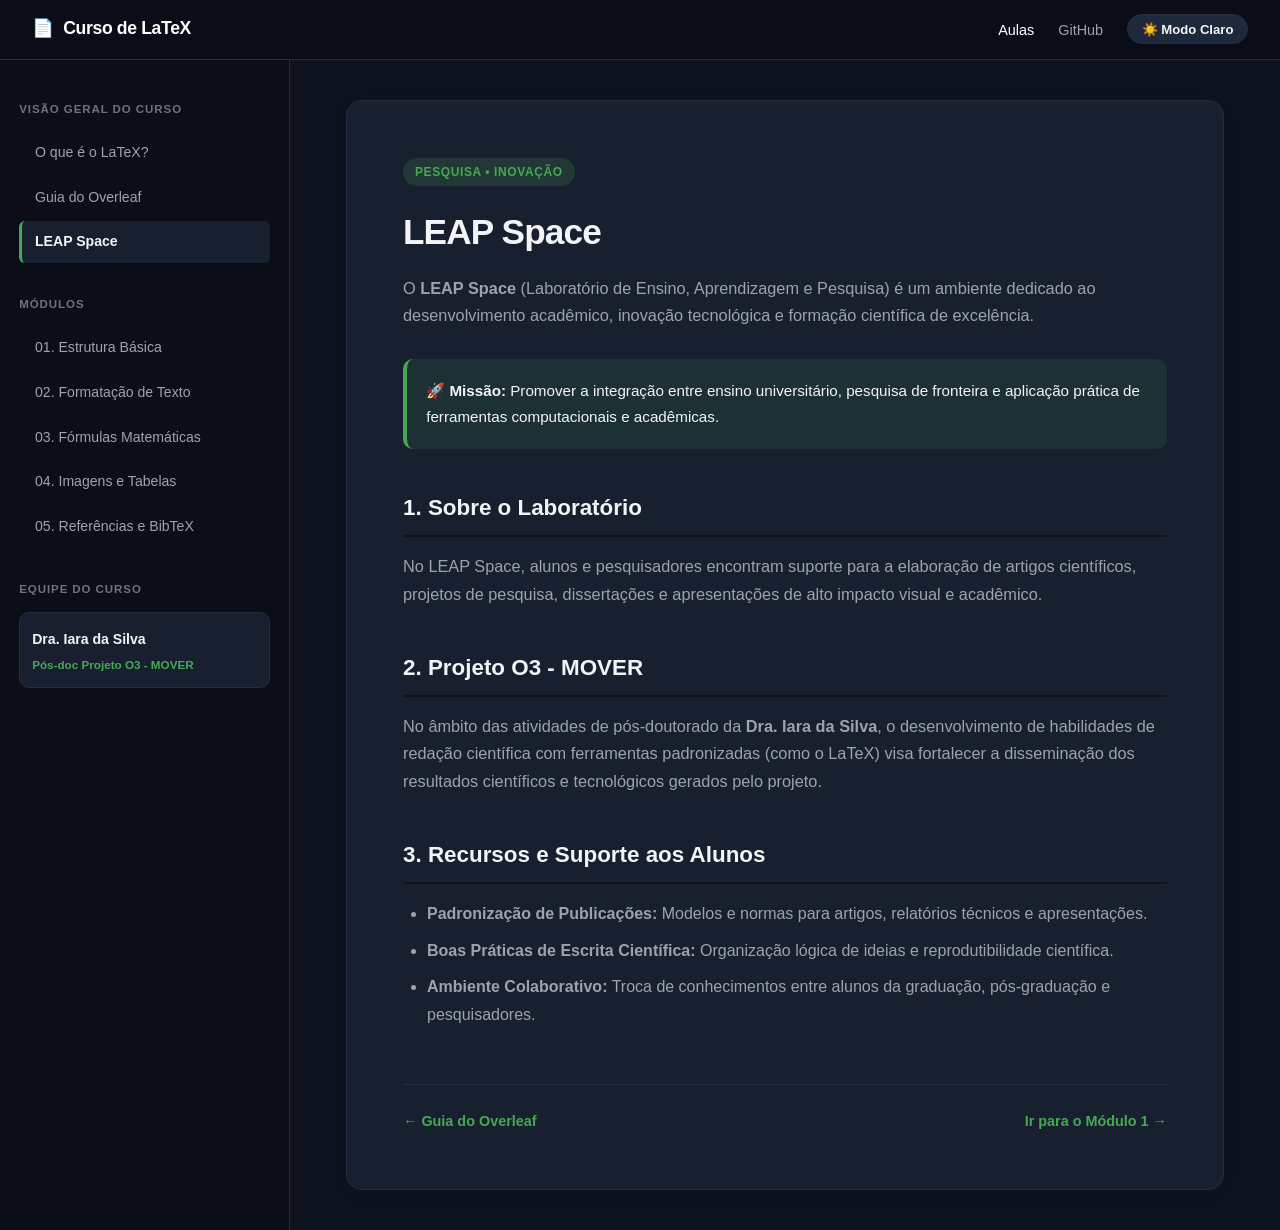
==== leapspace.html @ 121985f4 "Create leapspace.html" ====
<!DOCTYPE html>
<html lang="pt-BR">
<head>
    <meta charset="UTF-8">
    <meta name="viewport" content="width=device-width, initial-scale=1.0">
    <title>Curso de LaTeX - LEAP Space</title>
    <link rel="stylesheet" href="styles.css">
</head>
<body>

    <header class="navbar">
        <div class="nav-container">
            <a href="index.html" class="logo">📄 <span>Curso de LaTeX</span></a>
            <ul class="nav-links">
                <li><a href="index.html" class="active">Aulas</a></li>
                <li><a href="https://github.com/iaradasilva/curso_latex" target="_blank">GitHub</a></li>
                <li><button id="theme-toggle" class="theme-btn" onclick="toggleTheme()">☀️ Modo Claro</button></li>
            </ul>
        </div>
    </header>

    <div class="course-layout">
        
        <aside class="sidebar">
            <div class="sidebar-section">
                <h3 class="sidebar-title">VISÃO GERAL DO CURSO</h3>
                <ul class="sidebar-menu">
                    <li><a href="index.html">O que é o LaTeX?</a></li>
                    <li><a href="overleaf.html">Guia do Overleaf</a></li>
                    <li><a href="leapspace.html" class="active">LEAP Space</a></li>
                </ul>
            </div>
            
            <div class="sidebar-section">
                <h3 class="sidebar-title">MÓDULOS</h3>
                <ul class="sidebar-menu">
                    <li><a href="modulo1.html">01. Estrutura Básica</a></li>
                    <li><a href="modulo2.html">02. Formatação de Texto</a></li>
                    <li><a href="modulo3.html">03. Fórmulas Matemáticas</a></li>
                    <li><a href="modulo4.html">04. Imagens e Tabelas</a></li>
                    <li><a href="modulo5.html">05. Referências e BibTeX</a></li>
                </ul>
            </div>

            <div class="sidebar-section">
                <h3 class="sidebar-title">EQUIPE DO CURSO</h3>
                <div class="team-container">
                    <div class="team-card">
                        <div class="team-info">
                            <a href="http://lattes.cnpq.br/3243591335541060" target="_blank" style="text-decoration: none;">
                                <span class="team-name">Dra. Iara da Silva</span>
                            </a>
                            <span class="team-role">Pós-doc Projeto O3 - MOVER</span>
                        </div>
                    </div>
                </div>
            </div>
        </aside>

        <main class="content-area">
            <div class="card-container">
                <span class="badge badge-green">PESQUISA • INOVAÇÃO</span>
                <h1>LEAP Space</h1>
                <p>O <strong>LEAP Space</strong> (Laboratório de Ensino, Aprendizagem e Pesquisa) é um ambiente dedicado ao desenvolvimento acadêmico, inovação tecnológica e formação científica de excelência.</p>

                <div class="callout callout-tip">
                    🚀 <strong>Missão:</strong> Promover a integração entre ensino universitário, pesquisa de fronteira e aplicação prática de ferramentas computacionais e acadêmicas.
                </div>

                <h2>1. Sobre o Laboratório</h2>
                <p>No LEAP Space, alunos e pesquisadores encontram suporte para a elaboração de artigos científicos, projetos de pesquisa, dissertações e apresentações de alto impacto visual e acadêmico.</p>

                <h2>2. Projeto O3 - MOVER</h2>
                <p>No âmbito das atividades de pós-doutorado da <strong>Dra. Iara da Silva</strong>, o desenvolvimento de habilidades de redação científica com ferramentas padronizadas (como o LaTeX) visa fortalecer a disseminação dos resultados científicos e tecnológicos gerados pelo projeto.</p>

                <h2>3. Recursos e Suporte aos Alunos</h2>
                <ul>
                    <li><strong>Padronização de Publicações:</strong> Modelos e normas para artigos, relatórios técnicos e apresentações.</li>
                    <li><strong>Boas Práticas de Escrita Científica:</strong> Organização lógica de ideias e reprodutibilidade científica.</li>
                    <li><strong>Ambiente Colaborativo:</strong> Troca de conhecimentos entre alunos da graduação, pós-graduação e pesquisadores.</li>
                </ul>

                <div class="lesson-footer">
                    <a href="overleaf.html">&larr; Guia do Overleaf</a>
                    <a href="modulo1.html">Ir para o Módulo 1 &rarr;</a>
                </div>
            </div>
        </main>

    </div>

    <script src="script.js"></script>
</body>
</html>
---- styles.css ----
/* ==========================================
   VARIAVEIS DE CORES (TEMA ESCURO - PADRÃO)
   ========================================== */
:root {
    --bg-main: #0E131F;
    --bg-card: #182030;
    --bg-sidebar: #0B0E17;
    --text-primary: #F3F4F6;
    --text-secondary: #9CA3AF;
    --text-muted: #6B7280;
    
    --accent-green: #47A853;
    --accent-green-glow: rgba(71, 168, 83, 0.18);
    --accent-green-hover: #3B9144;
    
    --border-color: #242E42;
    --code-bg: #111724;
    --code-border: #2D3A52;
    --code-text: #E5E7EB;
    
    --navbar-bg: rgba(11, 14, 23, 0.90);
    --btn-toggle-bg: #1E293B;
    --btn-toggle-text: #F3F4F6;
}

/* ==========================================
   VARIAVEIS DE CORES (TEMA CLARO / OFF-WHITE)
   ========================================== */
[data-theme="light"] {
    --bg-main: #F4F6F8;
    --bg-card: #FFFFFF;
    --bg-sidebar: #EBF0EC;
    
    --text-primary: #1E293B;
    --text-secondary: #475569;
    --text-muted: #64748B;
    
    --accent-green: #47A853;
    --accent-green-glow: rgba(71, 168, 83, 0.12);
    --accent-green-hover: #35803E;
    
    --border-color: #E2E8F0;
    --code-bg: #0F172A;
    --code-border: #1E293B;
    --code-text: #E2E8F0;
    
    --navbar-bg: #0E131F;
    --btn-toggle-bg: #FFFFFF;
    --btn-toggle-text: #1E293B;
}

/* Reset & Base */
* {
    box-sizing: border-box;
    margin: 0;
    padding: 0;
}

body {
    font-family: -apple-system, BlinkMacSystemFont, "Segoe UI", Roboto, Oxygen, Ubuntu, Cantarell, sans-serif;
    background-color: var(--bg-main);
    color: var(--text-primary);
    line-height: 1.7;
    -webkit-font-smoothing: antialiased;
    transition: background-color 0.3s ease, color 0.3s ease;
}

/* Navbar Superior */
.navbar {
    background-color: var(--navbar-bg);
    backdrop-filter: blur(12px);
    border-bottom: 1px solid var(--border-color);
    padding: 0.9rem 2rem;
    position: sticky;
    top: 0;
    z-index: 100;
}

.nav-container {
    display: flex;
    justify-content: space-between;
    align-items: center;
    max-width: 1400px;
    margin: 0 auto;
}

.logo {
    color: var(--accent-green);
    font-weight: 800;
    font-size: 1.1rem;
    text-decoration: none;
    display: flex;
    align-items: center;
    gap: 0.6rem;
    letter-spacing: -0.02em;
}

.logo span { 
    color: #FFFFFF; 
}

.nav-links {
    display: flex;
    gap: 1.5rem;
    list-style: none;
    align-items: center;
}

.nav-links a {
    color: #94A3B8;
    text-decoration: none;
    font-size: 0.9rem;
    font-weight: 500;
    transition: all 0.2s;
}

.nav-links a:hover, 
.nav-links a.active {
    color: #FFFFFF;
}

/* Botão de Alternar Tema */
.theme-btn {
    background-color: var(--btn-toggle-bg);
    color: var(--btn-toggle-text);
    border: 1px solid var(--border-color);
    padding: 0.4rem 0.85rem;
    border-radius: 20px;
    cursor: pointer;
    font-size: 0.82rem;
    font-weight: 600;
    transition: all 0.2s ease;
}

.theme-btn:hover {
    transform: scale(1.03);
    border-color: var(--accent-green);
}

/* Layout Principal */
.course-layout {
    display: flex;
    max-width: 1400px;
    margin: 0 auto;
    min-height: calc(100vh - 65px);
}

/* Sidebar */
.sidebar {
    width: 290px;
    background-color: var(--bg-sidebar);
    border-right: 1px solid var(--border-color);
    padding: 2.5rem 1.2rem 2.5rem 1.2rem;
    flex-shrink: 0;
    transition: background-color 0.3s ease;
}

.sidebar-section {
    margin-bottom: 2rem;
}

.sidebar-title {
    font-size: 0.72rem;
    font-weight: 800;
    text-transform: uppercase;
    letter-spacing: 0.08em;
    color: var(--text-muted);
    margin-bottom: 0.8rem;
}

.sidebar-menu {
    list-style: none;
}

.sidebar-menu li {
    margin-bottom: 0.2rem;
}

.sidebar-menu a {
    display: block;
    padding: 0.55rem 0.8rem;
    color: var(--text-secondary);
    text-decoration: none;
    font-size: 0.88rem;
    border-radius: 6px;
    transition: all 0.2s;
    font-weight: 500;
    border-left: 3px solid transparent;
}

.sidebar-menu a:hover {
    color: var(--accent-green);
    background-color: var(--accent-green-glow);
}

.sidebar-menu a.active {
    color: var(--text-primary);
    background-color: var(--bg-card);
    border-left: 3px solid var(--accent-green);
    font-weight: 700;
    box-shadow: 0 1px 4px rgba(0, 0, 0, 0.05);
}

/* Equipe do Curso */
.team-container {
    display: flex;
    flex-direction: column;
    gap: 0.75rem;
    margin-top: 0.5rem;
}

.team-card {
    display: flex;
    align-items: center;
    gap: 0.85rem;
    padding: 0.75rem;
    background-color: var(--bg-card);
    border: 1px solid var(--border-color);
    border-radius: 10px;
    transition: all 0.2s ease;
}

.team-card:hover {
    border-color: var(--accent-green);
    transform: translateY(-1px);
}

.team-info {
    display: flex;
    flex-direction: column;
    justify-content: center;
}

.team-name {
    font-size: 0.88rem;
    font-weight: 700;
    color: var(--text-primary);
    line-height: 1.2;
}

.team-role {
    font-size: 0.73rem;
    color: var(--accent-green);
    font-weight: 600;
    margin-top: 0.2rem;
}

/* Área de Conteúdo Central */
.content-area {
    flex: 1;
    padding: 2.5rem 3.5rem;
}

.card-container {
    background-color: var(--bg-card);
    border: 1px solid var(--border-color);
    border-radius: 16px;
    padding: 3.5rem;
    max-width: 920px;
    margin: 0 auto;
    box-shadow: 0 4px 20px rgba(0, 0, 0, 0.05);
    transition: background-color 0.3s ease;
}

/* Tipografia */
.card-container h1 {
    font-size: 2.2rem;
    font-weight: 800;
    letter-spacing: -0.025em;
    color: var(--text-primary);
    margin-bottom: 0.8rem;
}

.card-container h2 {
    font-size: 1.4rem;
    font-weight: 700;
    margin-top: 2.5rem;
    margin-bottom: 1rem;
    color: var(--text-primary);
    border-bottom: 2px solid var(--bg-main);
    padding-bottom: 0.5rem;
}

.card-container p {
    color: var(--text-secondary);
    margin-bottom: 1.25rem;
    font-size: 1.02rem;
}

.card-container ul, 
.card-container ol {
    margin-left: 1.5rem;
    margin-bottom: 1.8rem;
    color: var(--text-secondary);
}

.card-container li {
    margin-bottom: 0.6rem;
}

/* Callouts */
.callout {
    padding: 1.2rem;
    border-radius: 10px;
    margin: 1.8rem 0;
    border-left: 4px solid;
    font-size: 0.95rem;
}

.callout-info {
    background: rgba(37, 99, 235, 0.1);
    border-color: #3B82F6;
    color: var(--text-primary);
}

.callout-tip {
    background: rgba(71, 168, 83, 0.12);
    border-color: var(--accent-green);
    color: var(--text-primary);
}

.callout-warning {
    background: rgba(245, 158, 11, 0.1);
    border-color: #F59E0B;
    color: var(--text-primary);
}

/* Blocos de Código */
code {
    background-color: var(--code-bg);
    border: 1px solid var(--code-border);
    color: #9EEFA9;
    padding: 0.2rem 0.45rem;
    border-radius: 6px;
    font-family: 'Fira Code', Consolas, Monaco, monospace;
    font-size: 0.88rem;
}

pre {
    background-color: var(--code-bg);
    border: 1px solid var(--code-border);
    padding: 1.2rem;
    border-radius: 10px;
    overflow-x: auto;
    margin: 1.5rem 0;
}

pre code {
    background: transparent;
    border: none;
    padding: 0;
    color: var(--code-text);
}

/* Badges */
.badge {
    display: inline-block;
    padding: 0.25rem 0.75rem;
    border-radius: 9999px;
    font-size: 0.75rem;
    font-weight: 800;
    text-transform: uppercase;
    letter-spacing: 0.05em;
    margin-bottom: 1rem;
}

.badge-green { 
    background: var(--accent-green-glow); 
    color: var(--accent-green); 
}

/* Rodapé */
.lesson-footer {
    display: flex;
    justify-content: space-between;
    margin-top: 3.5rem;
    padding-top: 1.5rem;
    border-top: 1px solid var(--border-color);
}

.lesson-footer a {
    color: var(--accent-green);
    text-decoration: none;
    font-size: 0.9rem;
    font-weight: 700;
    transition: color 0.2s;
}

.lesson-footer a:hover {
    color: var(--text-primary);
}
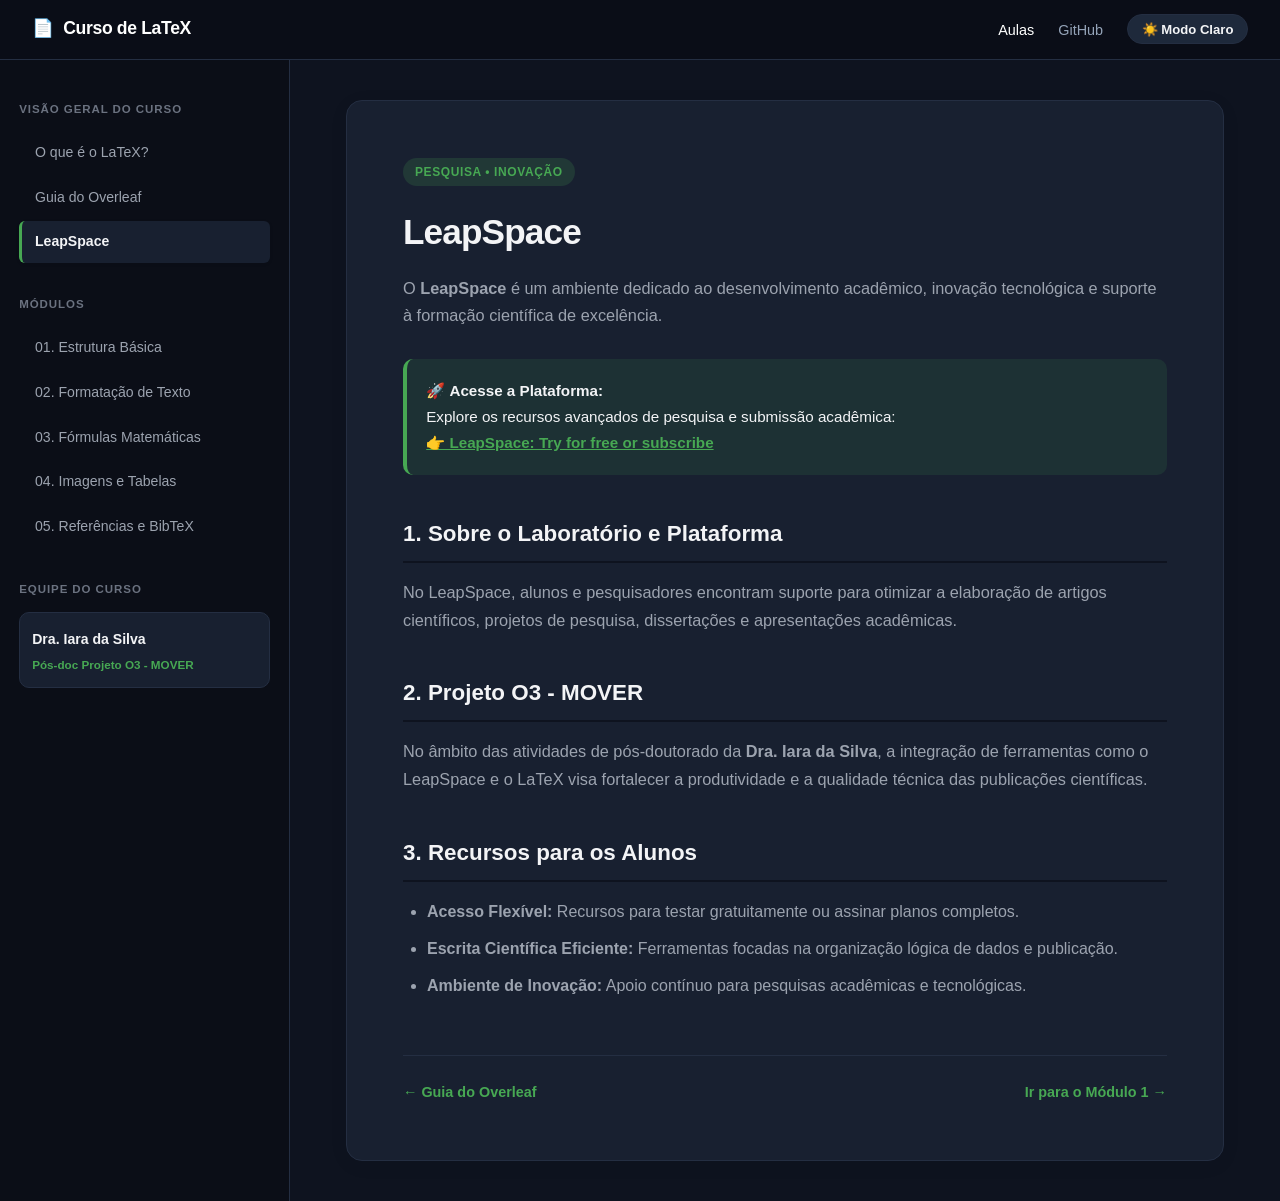
==== commit 258441f9: "Update title and references from 'LEAP Space' to 'LeapSpace'" ====
--- a/leapspace.html
+++ b/leapspace.html
@@ -3,7 +3,7 @@
 <head>
     <meta charset="UTF-8">
     <meta name="viewport" content="width=device-width, initial-scale=1.0">
-    <title>Curso de LaTeX - LEAP Space</title>
+    <title>Curso de LaTeX - LeapSpace</title>
     <link rel="stylesheet" href="styles.css">
 </head>
 <body>
@@ -27,7 +27,7 @@
                 <ul class="sidebar-menu">
                     <li><a href="index.html">O que é o LaTeX?</a></li>
                     <li><a href="overleaf.html">Guia do Overleaf</a></li>
-                    <li><a href="leapspace.html" class="active">LEAP Space</a></li>
+                    <li><a href="leapspace.html" class="active">LeapSpace</a></li>
                 </ul>
             </div>
             
@@ -60,24 +60,28 @@
         <main class="content-area">
             <div class="card-container">
                 <span class="badge badge-green">PESQUISA • INOVAÇÃO</span>
-                <h1>LEAP Space</h1>
-                <p>O <strong>LEAP Space</strong> (Laboratório de Ensino, Aprendizagem e Pesquisa) é um ambiente dedicado ao desenvolvimento acadêmico, inovação tecnológica e formação científica de excelência.</p>
+                <h1>LeapSpace</h1>
+                <p>O <strong>LeapSpace</strong> é um ambiente dedicado ao desenvolvimento acadêmico, inovação tecnológica e suporte à formação científica de excelência.</p>
 
                 <div class="callout callout-tip">
-                    🚀 <strong>Missão:</strong> Promover a integração entre ensino universitário, pesquisa de fronteira e aplicação prática de ferramentas computacionais e acadêmicas.
+                    🚀 <strong>Acesse a Plataforma:</strong><br>
+                    Explore os recursos avançados de pesquisa e submissão acadêmica:<br>
+                    <a href="https://researcher.elsevier.com" target="_blank" style="color: var(--accent-green); font-weight: 700; text-decoration: underline;">
+                        👉 LeapSpace: Try for free or subscribe
+                    </a>
                 </div>
 
-                <h2>1. Sobre o Laboratório</h2>
-                <p>No LEAP Space, alunos e pesquisadores encontram suporte para a elaboração de artigos científicos, projetos de pesquisa, dissertações e apresentações de alto impacto visual e acadêmico.</p>
+                <h2>1. Sobre o Laboratório e Plataforma</h2>
+                <p>No LeapSpace, alunos e pesquisadores encontram suporte para otimizar a elaboração de artigos científicos, projetos de pesquisa, dissertações e apresentações acadêmicas.</p>
 
                 <h2>2. Projeto O3 - MOVER</h2>
-                <p>No âmbito das atividades de pós-doutorado da <strong>Dra. Iara da Silva</strong>, o desenvolvimento de habilidades de redação científica com ferramentas padronizadas (como o LaTeX) visa fortalecer a disseminação dos resultados científicos e tecnológicos gerados pelo projeto.</p>
+                <p>No âmbito das atividades de pós-doutorado da <strong>Dra. Iara da Silva</strong>, a integração de ferramentas como o LeapSpace e o LaTeX visa fortalecer a produtividade e a qualidade técnica das publicações científicas.</p>
 
-                <h2>3. Recursos e Suporte aos Alunos</h2>
+                <h2>3. Recursos para os Alunos</h2>
                 <ul>
-                    <li><strong>Padronização de Publicações:</strong> Modelos e normas para artigos, relatórios técnicos e apresentações.</li>
-                    <li><strong>Boas Práticas de Escrita Científica:</strong> Organização lógica de ideias e reprodutibilidade científica.</li>
-                    <li><strong>Ambiente Colaborativo:</strong> Troca de conhecimentos entre alunos da graduação, pós-graduação e pesquisadores.</li>
+                    <li><strong>Acesso Flexível:</strong> Recursos para testar gratuitamente ou assinar planos completos.</li>
+                    <li><strong>Escrita Científica Eficiente:</strong> Ferramentas focadas na organização lógica de dados e publicação.</li>
+                    <li><strong>Ambiente de Inovação:</strong> Apoio contínuo para pesquisas acadêmicas e tecnológicas.</li>
                 </ul>
 
                 <div class="lesson-footer">
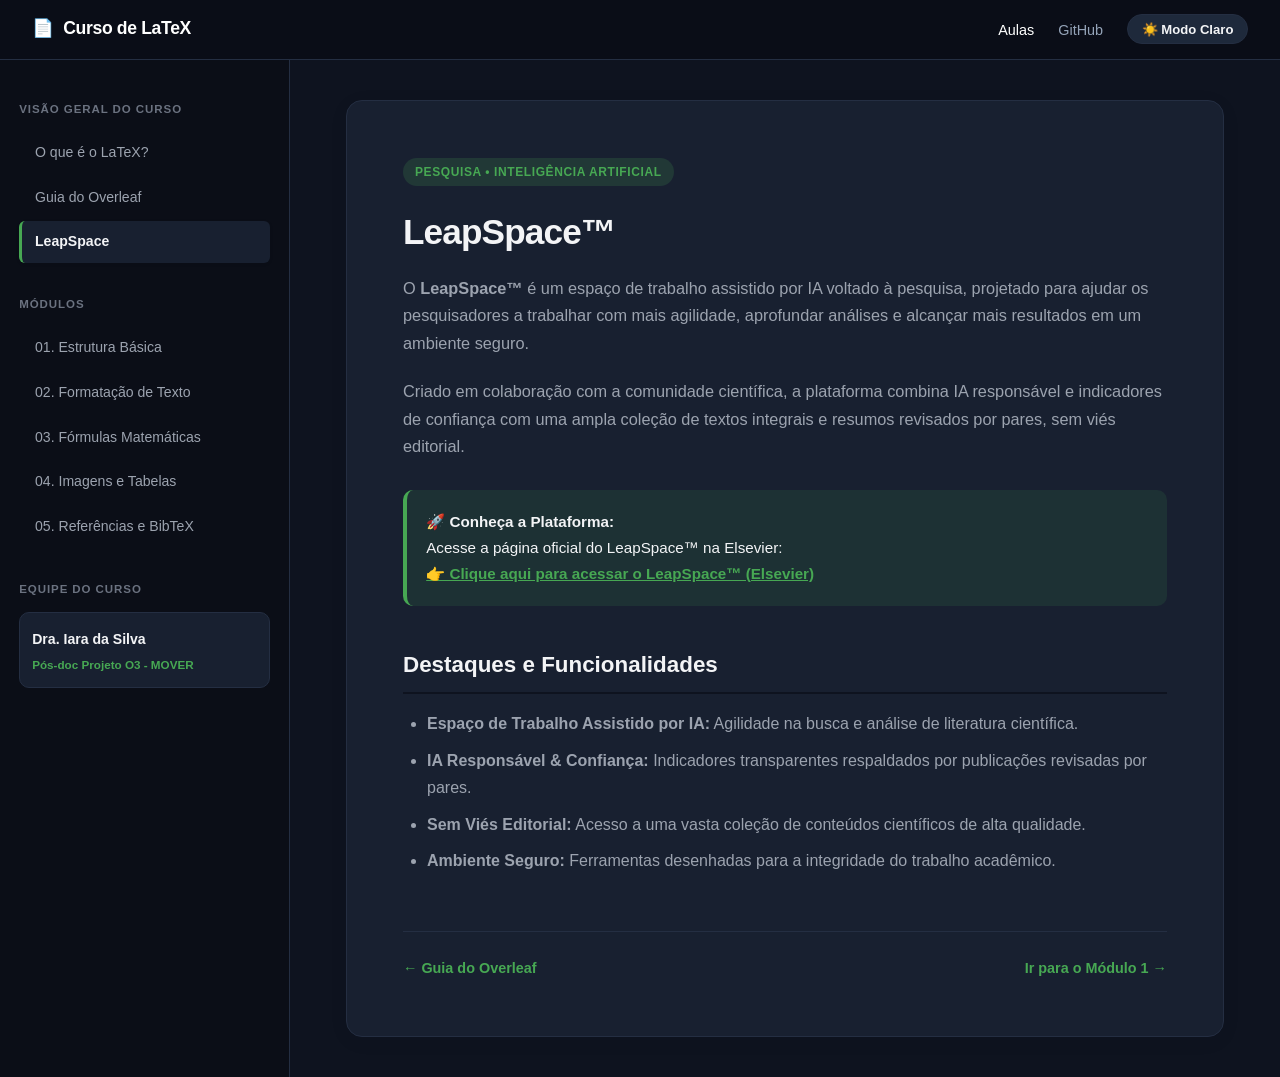
==== commit 70359fd6: "Update leapspace.html" ====
--- a/leapspace.html
+++ b/leapspace.html
@@ -59,29 +59,27 @@
 
         <main class="content-area">
             <div class="card-container">
-                <span class="badge badge-green">PESQUISA • INOVAÇÃO</span>
-                <h1>LeapSpace</h1>
-                <p>O <strong>LeapSpace</strong> é um ambiente dedicado ao desenvolvimento acadêmico, inovação tecnológica e suporte à formação científica de excelência.</p>
+                <span class="badge badge-green">PESQUISA • INTELIGÊNCIA ARTIFICIAL</span>
+                <h1>LeapSpace™</h1>
+                
+                <p>O <strong>LeapSpace™</strong> é um espaço de trabalho assistido por IA voltado à pesquisa, projetado para ajudar os pesquisadores a trabalhar com mais agilidade, aprofundar análises e alcançar mais resultados em um ambiente seguro.</p>
+                
+                <p>Criado em colaboração com a comunidade científica, a plataforma combina IA responsável e indicadores de confiança com uma ampla coleção de textos integrais e resumos revisados por pares, sem viés editorial.</p>
 
                 <div class="callout callout-tip">
-                    🚀 <strong>Acesse a Plataforma:</strong><br>
-                    Explore os recursos avançados de pesquisa e submissão acadêmica:<br>
-                    <a href="https://researcher.elsevier.com" target="_blank" style="color: var(--accent-green); font-weight: 700; text-decoration: underline;">
-                        👉 LeapSpace: Try for free or subscribe
+                    🚀 <strong>Conheça a Plataforma:</strong><br>
+                    Acesse a página oficial do LeapSpace™ na Elsevier:<br>
+                    <a href="https://www.elsevier.com/pt-br/products/leapspace" target="_blank" style="color: var(--accent-green); font-weight: 700; text-decoration: underline;">
+                        👉 Clique aqui para acessar o LeapSpace™ (Elsevier)
                     </a>
                 </div>
 
-                <h2>1. Sobre o Laboratório e Plataforma</h2>
-                <p>No LeapSpace, alunos e pesquisadores encontram suporte para otimizar a elaboração de artigos científicos, projetos de pesquisa, dissertações e apresentações acadêmicas.</p>
-
-                <h2>2. Projeto O3 - MOVER</h2>
-                <p>No âmbito das atividades de pós-doutorado da <strong>Dra. Iara da Silva</strong>, a integração de ferramentas como o LeapSpace e o LaTeX visa fortalecer a produtividade e a qualidade técnica das publicações científicas.</p>
-
-                <h2>3. Recursos para os Alunos</h2>
+                <h2>Destaques e Funcionalidades</h2>
                 <ul>
-                    <li><strong>Acesso Flexível:</strong> Recursos para testar gratuitamente ou assinar planos completos.</li>
-                    <li><strong>Escrita Científica Eficiente:</strong> Ferramentas focadas na organização lógica de dados e publicação.</li>
-                    <li><strong>Ambiente de Inovação:</strong> Apoio contínuo para pesquisas acadêmicas e tecnológicas.</li>
+                    <li><strong>Espaço de Trabalho Assistido por IA:</strong> Agilidade na busca e análise de literatura científica.</li>
+                    <li><strong>IA Responsável & Confiança:</strong> Indicadores transparentes respaldados por publicações revisadas por pares.</li>
+                    <li><strong>Sem Viés Editorial:</strong> Acesso a uma vasta coleção de conteúdos científicos de alta qualidade.</li>
+                    <li><strong>Ambiente Seguro:</strong> Ferramentas desenhadas para a integridade do trabalho acadêmico.</li>
                 </ul>
 
                 <div class="lesson-footer">
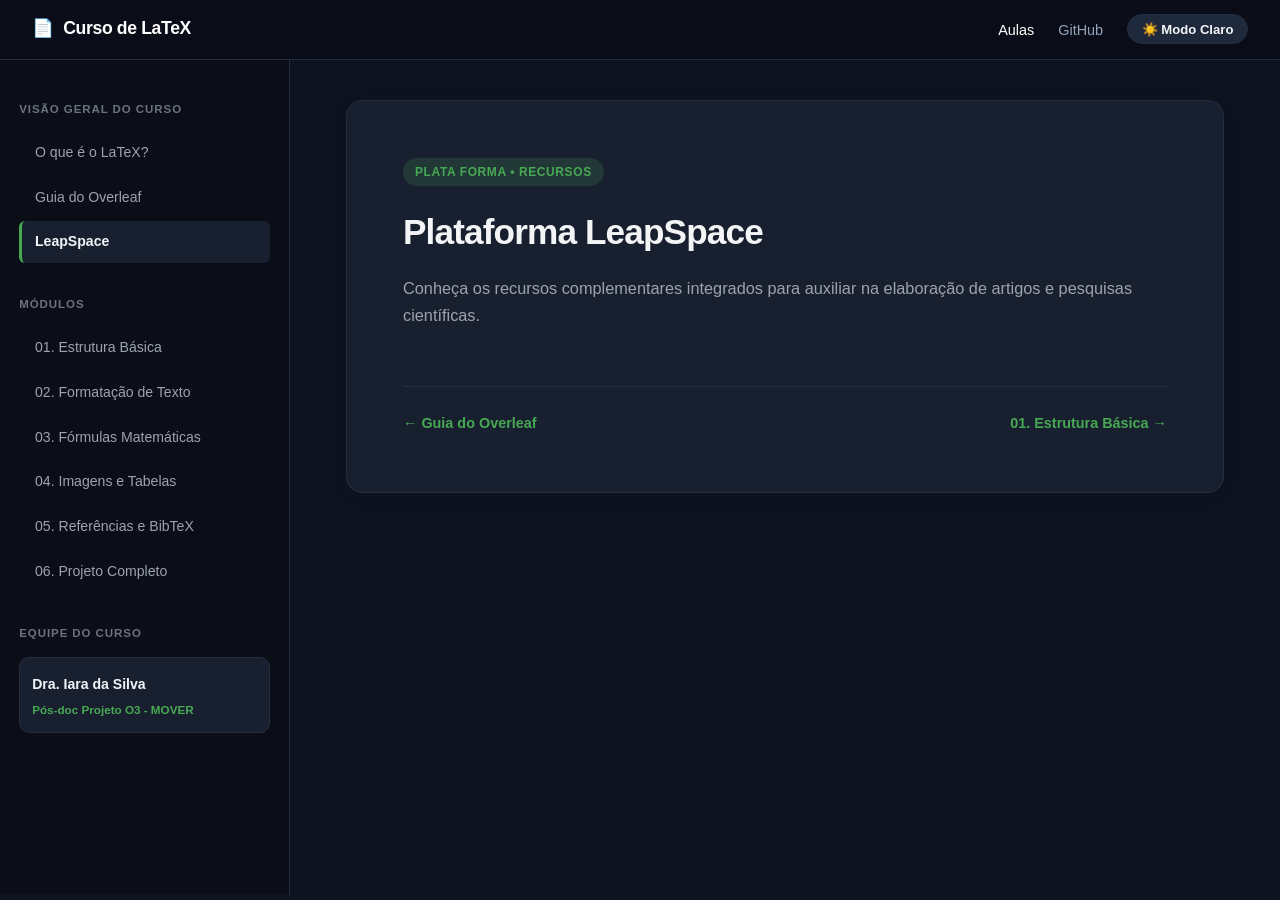
==== commit 0416beda: "Update leapspace.html" ====
--- a/leapspace.html
+++ b/leapspace.html
@@ -39,6 +39,7 @@
                     <li><a href="modulo3.html">03. Fórmulas Matemáticas</a></li>
                     <li><a href="modulo4.html">04. Imagens e Tabelas</a></li>
                     <li><a href="modulo5.html">05. Referências e BibTeX</a></li>
+                    <li><a href="modulo6.html">06. Projeto Completo</a></li>
                 </ul>
             </div>
 
@@ -59,32 +60,13 @@
 
         <main class="content-area">
             <div class="card-container">
-                <span class="badge badge-green">PESQUISA • INTELIGÊNCIA ARTIFICIAL</span>
-                <h1>LeapSpace™</h1>
-                
-                <p>O <strong>LeapSpace™</strong> é um espaço de trabalho assistido por IA voltado à pesquisa, projetado para ajudar os pesquisadores a trabalhar com mais agilidade, aprofundar análises e alcançar mais resultados em um ambiente seguro.</p>
-                
-                <p>Criado em colaboração com a comunidade científica, a plataforma combina IA responsável e indicadores de confiança com uma ampla coleção de textos integrais e resumos revisados por pares, sem viés editorial.</p>
-
-                <div class="callout callout-tip">
-                    🚀 <strong>Conheça a Plataforma:</strong><br>
-                    Acesse a página oficial do LeapSpace™ na Elsevier:<br>
-                    <a href="https://www.elsevier.com/pt-br/products/leapspace" target="_blank" style="color: var(--accent-green); font-weight: 700; text-decoration: underline;">
-                        👉 Clique aqui para acessar o LeapSpace™ (Elsevier)
-                    </a>
-                </div>
-
-                <h2>Destaques e Funcionalidades</h2>
-                <ul>
-                    <li><strong>Espaço de Trabalho Assistido por IA:</strong> Agilidade na busca e análise de literatura científica.</li>
-                    <li><strong>IA Responsável & Confiança:</strong> Indicadores transparentes respaldados por publicações revisadas por pares.</li>
-                    <li><strong>Sem Viés Editorial:</strong> Acesso a uma vasta coleção de conteúdos científicos de alta qualidade.</li>
-                    <li><strong>Ambiente Seguro:</strong> Ferramentas desenhadas para a integridade do trabalho acadêmico.</li>
-                </ul>
+                <span class="badge badge-green">PLATA FORMA • RECURSOS</span>
+                <h1>Plataforma LeapSpace</h1>
+                <p>Conheça os recursos complementares integrados para auxiliar na elaboração de artigos e pesquisas científicas.</p>
 
                 <div class="lesson-footer">
                     <a href="overleaf.html">&larr; Guia do Overleaf</a>
-                    <a href="modulo1.html">Ir para o Módulo 1 &rarr;</a>
+                    <a href="modulo1.html">01. Estrutura Básica &rarr;</a>
                 </div>
             </div>
         </main>
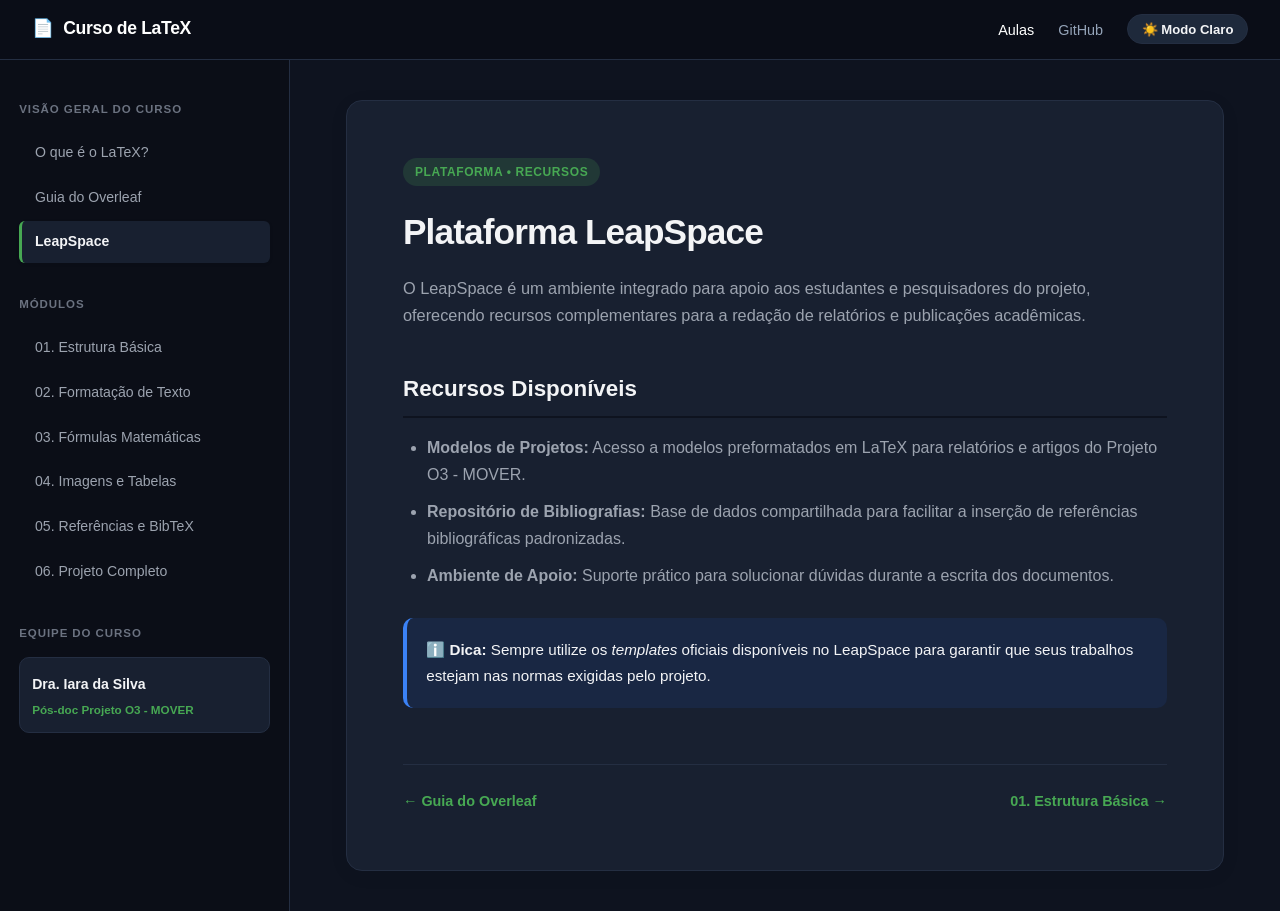
==== commit 10c5bcac: "Update leapspace.html" ====
--- a/leapspace.html
+++ b/leapspace.html
@@ -60,9 +60,20 @@
 
         <main class="content-area">
             <div class="card-container">
-                <span class="badge badge-green">PLATA FORMA • RECURSOS</span>
+                <span class="badge badge-green">PLATAFORMA • RECURSOS</span>
                 <h1>Plataforma LeapSpace</h1>
-                <p>Conheça os recursos complementares integrados para auxiliar na elaboração de artigos e pesquisas científicas.</p>
+                <p>O LeapSpace é um ambiente integrado para apoio aos estudantes e pesquisadores do projeto, oferecendo recursos complementares para a redação de relatórios e publicações acadêmicas.</p>
+
+                <h2>Recursos Disponíveis</h2>
+                <ul>
+                    <li><strong>Modelos de Projetos:</strong> Acesso a modelos preformatados em LaTeX para relatórios e artigos do Projeto O3 - MOVER.</li>
+                    <li><strong>Repositório de Bibliografias:</strong> Base de dados compartilhada para facilitar a inserção de referências bibliográficas padronizadas.</li>
+                    <li><strong>Ambiente de Apoio:</strong> Suporte prático para solucionar dúvidas durante a escrita dos documentos.</li>
+                </ul>
+
+                <div class="callout callout-info">
+                    ℹ️ <strong>Dica:</strong> Sempre utilize os <em>templates</em> oficiais disponíveis no LeapSpace para garantir que seus trabalhos estejam nas normas exigidas pelo projeto.
+                </div>
 
                 <div class="lesson-footer">
                     <a href="overleaf.html">&larr; Guia do Overleaf</a>
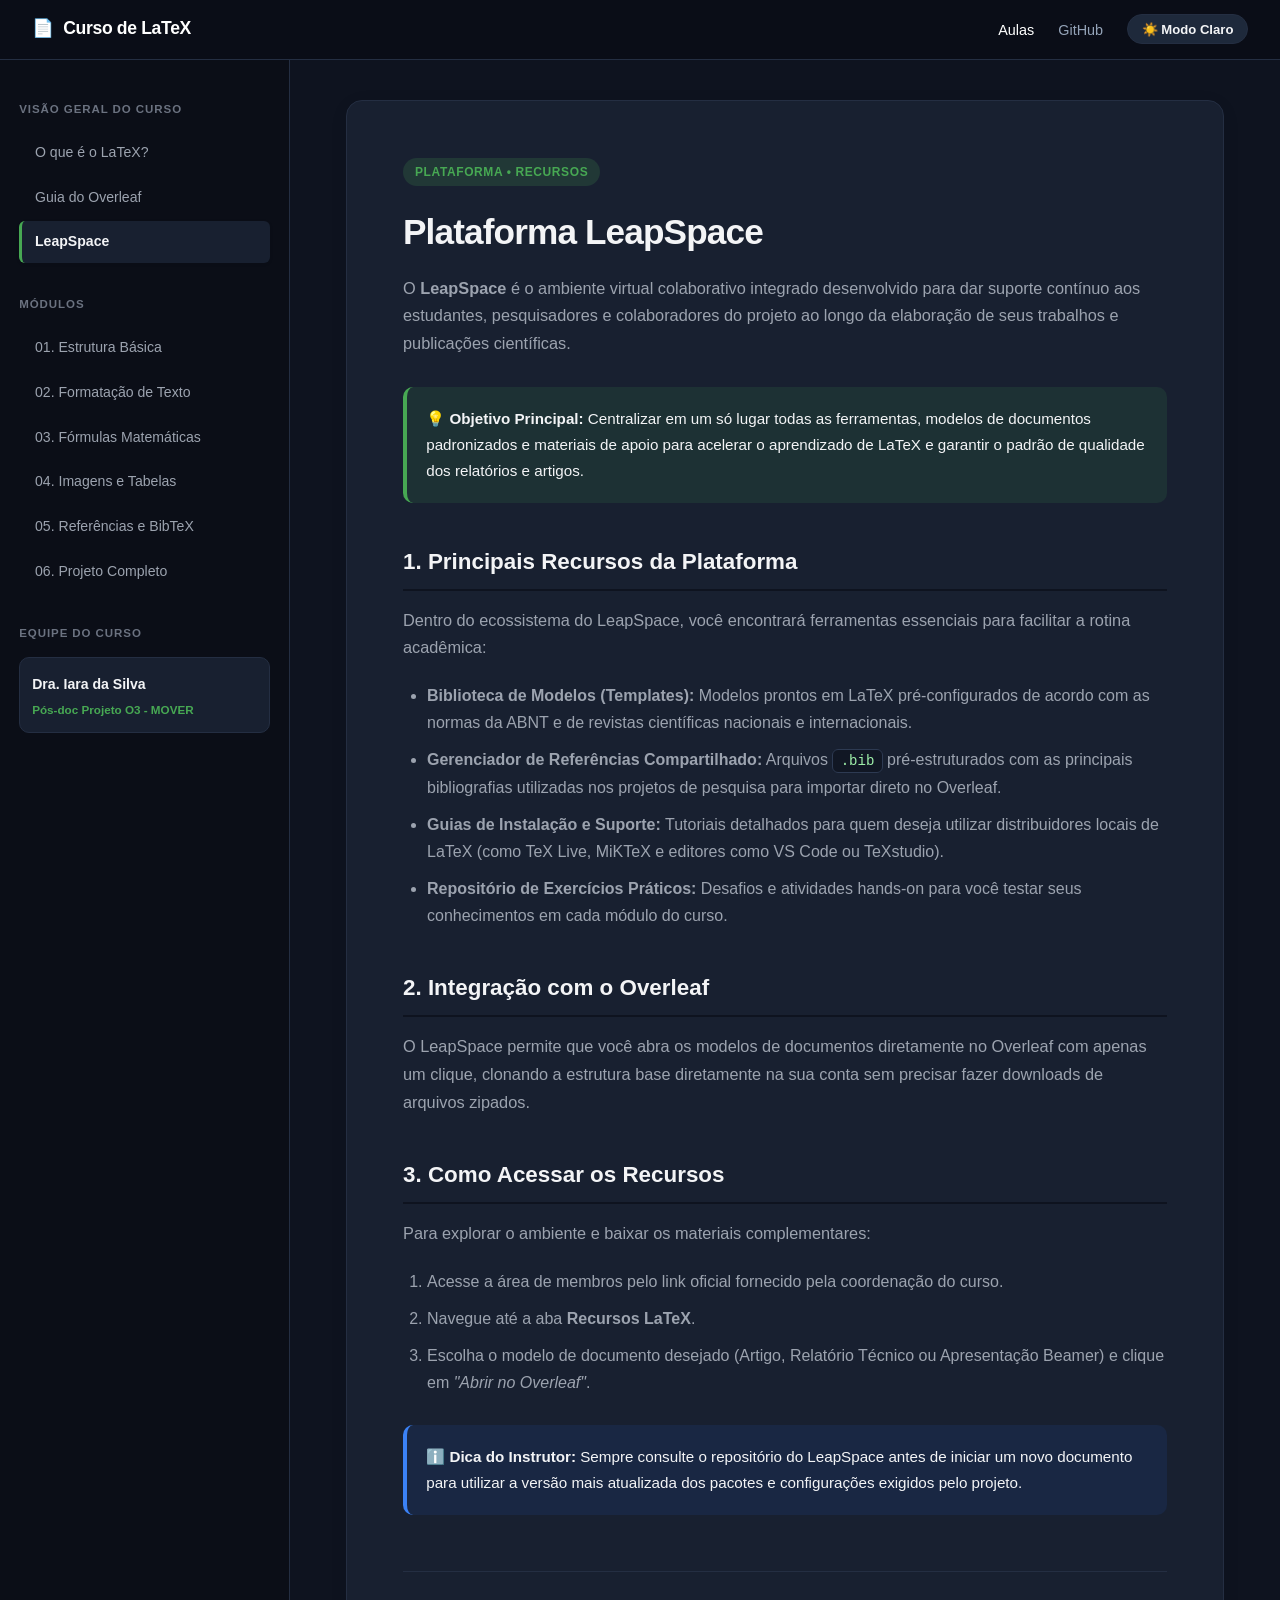
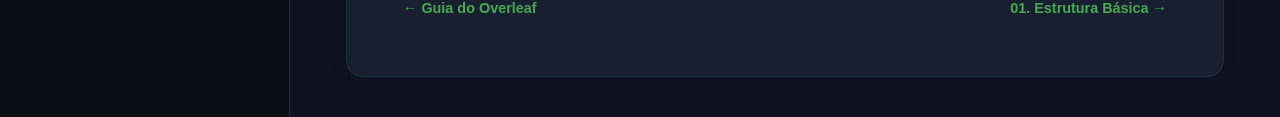
==== commit 7c6837de: "Update leapspace.html" ====
--- a/leapspace.html
+++ b/leapspace.html
@@ -62,17 +62,34 @@
             <div class="card-container">
                 <span class="badge badge-green">PLATAFORMA • RECURSOS</span>
                 <h1>Plataforma LeapSpace</h1>
-                <p>O LeapSpace é um ambiente integrado para apoio aos estudantes e pesquisadores do projeto, oferecendo recursos complementares para a redação de relatórios e publicações acadêmicas.</p>
+                <p>O <strong>LeapSpace</strong> é o ambiente virtual colaborativo integrado desenvolvido para dar suporte contínuo aos estudantes, pesquisadores e colaboradores do projeto ao longo da elaboração de seus trabalhos e publicações científicas.</p>
 
-                <h2>Recursos Disponíveis</h2>
+                <div class="callout callout-tip">
+                    💡 <strong>Objetivo Principal:</strong> Centralizar em um só lugar todas as ferramentas, modelos de documentos padronizados e materiais de apoio para acelerar o aprendizado de LaTeX e garantir o padrão de qualidade dos relatórios e artigos.
+                </div>
+
+                <h2>1. Principais Recursos da Plataforma</h2>
+                <p>Dentro do ecossistema do LeapSpace, você encontrará ferramentas essenciais para facilitar a rotina acadêmica:</p>
                 <ul>
-                    <li><strong>Modelos de Projetos:</strong> Acesso a modelos preformatados em LaTeX para relatórios e artigos do Projeto O3 - MOVER.</li>
-                    <li><strong>Repositório de Bibliografias:</strong> Base de dados compartilhada para facilitar a inserção de referências bibliográficas padronizadas.</li>
-                    <li><strong>Ambiente de Apoio:</strong> Suporte prático para solucionar dúvidas durante a escrita dos documentos.</li>
+                    <li><strong>Biblioteca de Modelos (Templates):</strong> Modelos prontos em LaTeX pré-configurados de acordo com as normas da ABNT e de revistas científicas nacionais e internacionais.</li>
+                    <li><strong>Gerenciador de Referências Compartilhado:</strong> Arquivos <code>.bib</code> pré-estruturados com as principais bibliografias utilizadas nos projetos de pesquisa para importar direto no Overleaf.</li>
+                    <li><strong>Guias de Instalação e Suporte:</strong> Tutoriais detalhados para quem deseja utilizar distribuidores locais de LaTeX (como TeX Live, MiKTeX e editores como VS Code ou TeXstudio).</li>
+                    <li><strong>Repositório de Exercícios Práticos:</strong> Desafios e atividades hands-on para você testar seus conhecimentos em cada módulo do curso.</li>
                 </ul>
 
+                <h2>2. Integração com o Overleaf</h2>
+                <p>O LeapSpace permite que você abra os modelos de documentos diretamente no Overleaf com apenas um clique, clonando a estrutura base diretamente na sua conta sem precisar fazer downloads de arquivos zipados.</p>
+
+                <h2>3. Como Acessar os Recursos</h2>
+                <p>Para explorar o ambiente e baixar os materiais complementares:</p>
+                <ol>
+                    <li>Acesse a área de membros pelo link oficial fornecido pela coordenação do curso.</li>
+                    <li>Navegue até a aba <strong>Recursos LaTeX</strong>.</li>
+                    <li>Escolha o modelo de documento desejado (Artigo, Relatório Técnico ou Apresentação Beamer) e clique em <em>"Abrir no Overleaf"</em>.</li>
+                </ol>
+
                 <div class="callout callout-info">
-                    ℹ️ <strong>Dica:</strong> Sempre utilize os <em>templates</em> oficiais disponíveis no LeapSpace para garantir que seus trabalhos estejam nas normas exigidas pelo projeto.
+                    ℹ️ <strong>Dica do Instrutor:</strong> Sempre consulte o repositório do LeapSpace antes de iniciar um novo documento para utilizar a versão mais atualizada dos pacotes e configurações exigidos pelo projeto.
                 </div>
 
                 <div class="lesson-footer">
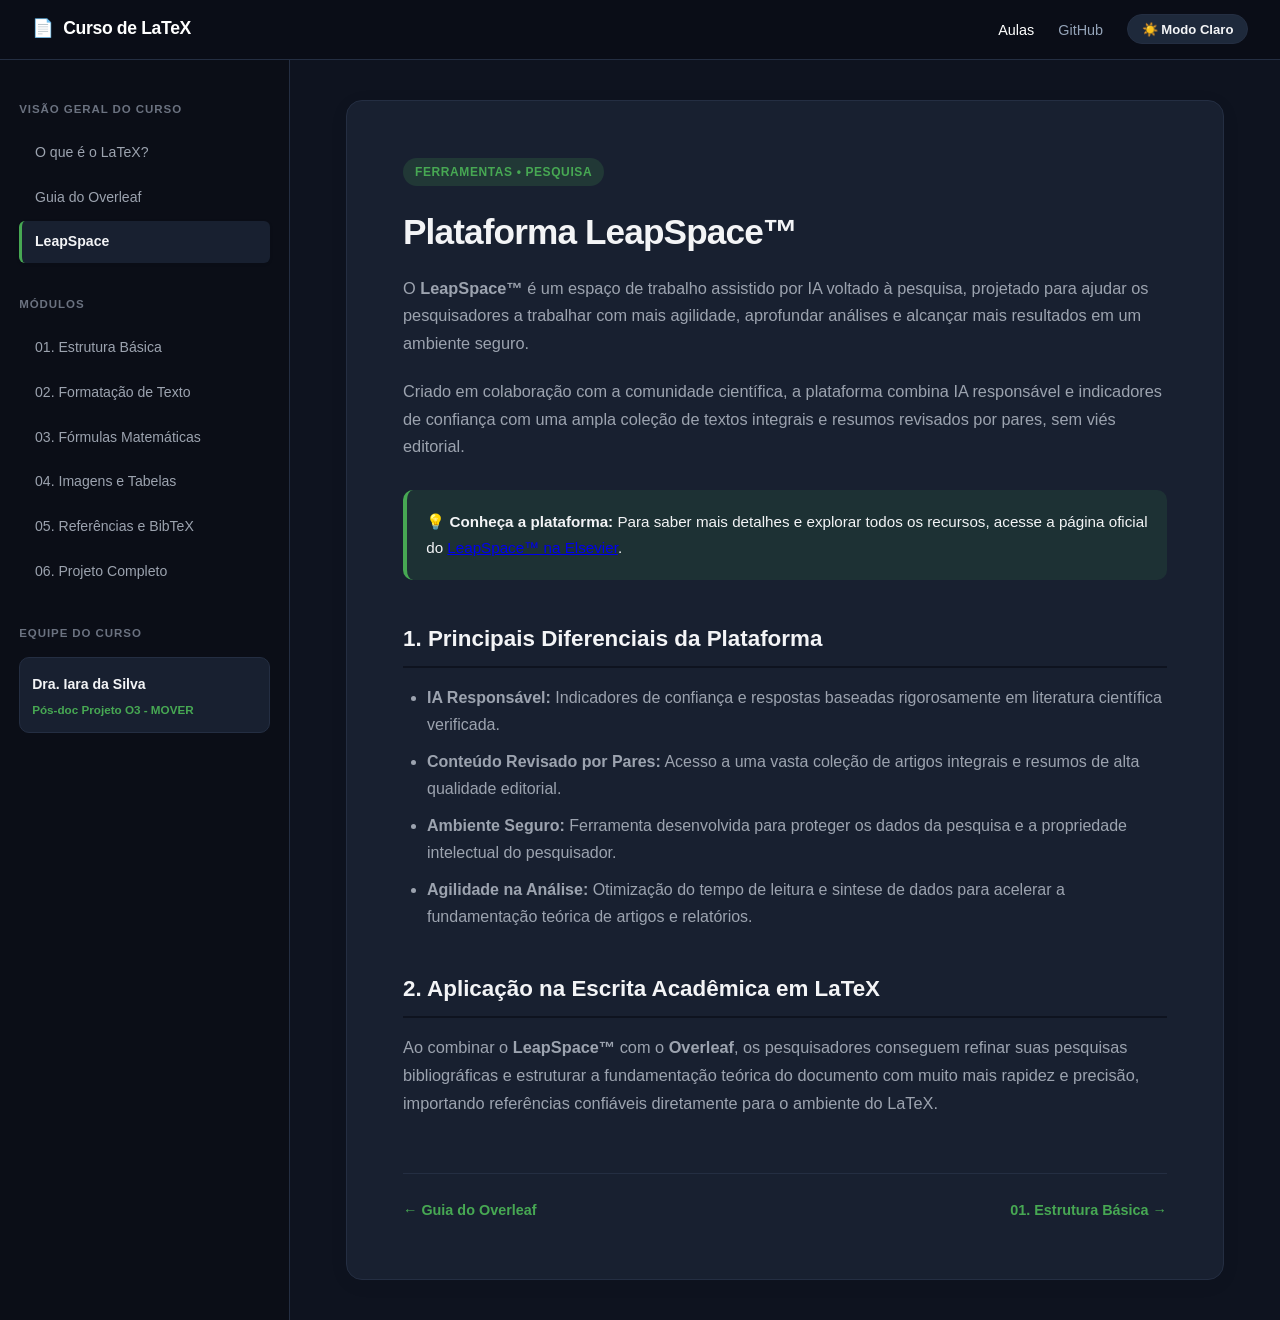
==== commit ac90b985: "Update leapspace.html" ====
--- a/leapspace.html
+++ b/leapspace.html
@@ -60,37 +60,27 @@
 
         <main class="content-area">
             <div class="card-container">
-                <span class="badge badge-green">PLATAFORMA • RECURSOS</span>
-                <h1>Plataforma LeapSpace</h1>
-                <p>O <strong>LeapSpace</strong> é o ambiente virtual colaborativo integrado desenvolvido para dar suporte contínuo aos estudantes, pesquisadores e colaboradores do projeto ao longo da elaboração de seus trabalhos e publicações científicas.</p>
+                <span class="badge badge-green">FERRAMENTAS • PESQUISA</span>
+                <h1>Plataforma LeapSpace™</h1>
+                
+                <p>O <strong>LeapSpace™</strong> é um espaço de trabalho assistido por IA voltado à pesquisa, projetado para ajudar os pesquisadores a trabalhar com mais agilidade, aprofundar análises e alcançar mais resultados em um ambiente seguro.</p>
+
+                <p>Criado em colaboração com a comunidade científica, a plataforma combina IA responsável e indicadores de confiança com uma ampla coleção de textos integrais e resumos revisados por pares, sem viés editorial.</p>
 
                 <div class="callout callout-tip">
-                    💡 <strong>Objetivo Principal:</strong> Centralizar em um só lugar todas as ferramentas, modelos de documentos padronizados e materiais de apoio para acelerar o aprendizado de LaTeX e garantir o padrão de qualidade dos relatórios e artigos.
+                    💡 <strong>Conheça a plataforma:</strong> Para saber mais detalhes e explorar todos os recursos, acesse a página oficial do <a href="https://www.elsevier.com/pt-br/products/leapspace" target="_blank" rel="noopener noreferrer">LeapSpace™ na Elsevier</a>.
                 </div>
 
-                <h2>1. Principais Recursos da Plataforma</h2>
-                <p>Dentro do ecossistema do LeapSpace, você encontrará ferramentas essenciais para facilitar a rotina acadêmica:</p>
+                <h2>1. Principais Diferenciais da Plataforma</h2>
                 <ul>
-                    <li><strong>Biblioteca de Modelos (Templates):</strong> Modelos prontos em LaTeX pré-configurados de acordo com as normas da ABNT e de revistas científicas nacionais e internacionais.</li>
-                    <li><strong>Gerenciador de Referências Compartilhado:</strong> Arquivos <code>.bib</code> pré-estruturados com as principais bibliografias utilizadas nos projetos de pesquisa para importar direto no Overleaf.</li>
-                    <li><strong>Guias de Instalação e Suporte:</strong> Tutoriais detalhados para quem deseja utilizar distribuidores locais de LaTeX (como TeX Live, MiKTeX e editores como VS Code ou TeXstudio).</li>
-                    <li><strong>Repositório de Exercícios Práticos:</strong> Desafios e atividades hands-on para você testar seus conhecimentos em cada módulo do curso.</li>
+                    <li><strong>IA Responsável:</strong> Indicadores de confiança e respostas baseadas rigorosamente em literatura científica verificada.</li>
+                    <li><strong>Conteúdo Revisado por Pares:</strong> Acesso a uma vasta coleção de artigos integrais e resumos de alta qualidade editorial.</li>
+                    <li><strong>Ambiente Seguro:</strong> Ferramenta desenvolvida para proteger os dados da pesquisa e a propriedade intelectual do pesquisador.</li>
+                    <li><strong>Agilidade na Análise:</strong> Otimização do tempo de leitura e sintese de dados para acelerar a fundamentação teórica de artigos e relatórios.</li>
                 </ul>
 
-                <h2>2. Integração com o Overleaf</h2>
-                <p>O LeapSpace permite que você abra os modelos de documentos diretamente no Overleaf com apenas um clique, clonando a estrutura base diretamente na sua conta sem precisar fazer downloads de arquivos zipados.</p>
-
-                <h2>3. Como Acessar os Recursos</h2>
-                <p>Para explorar o ambiente e baixar os materiais complementares:</p>
-                <ol>
-                    <li>Acesse a área de membros pelo link oficial fornecido pela coordenação do curso.</li>
-                    <li>Navegue até a aba <strong>Recursos LaTeX</strong>.</li>
-                    <li>Escolha o modelo de documento desejado (Artigo, Relatório Técnico ou Apresentação Beamer) e clique em <em>"Abrir no Overleaf"</em>.</li>
-                </ol>
-
-                <div class="callout callout-info">
-                    ℹ️ <strong>Dica do Instrutor:</strong> Sempre consulte o repositório do LeapSpace antes de iniciar um novo documento para utilizar a versão mais atualizada dos pacotes e configurações exigidos pelo projeto.
-                </div>
+                <h2>2. Aplicação na Escrita Acadêmica em LaTeX</h2>
+                <p>Ao combinar o <strong>LeapSpace™</strong> com o <strong>Overleaf</strong>, os pesquisadores conseguem refinar suas pesquisas bibliográficas e estruturar a fundamentação teórica do documento com muito mais rapidez e precisão, importando referências confiáveis diretamente para o ambiente do LaTeX.</p>
 
                 <div class="lesson-footer">
                     <a href="overleaf.html">&larr; Guia do Overleaf</a>
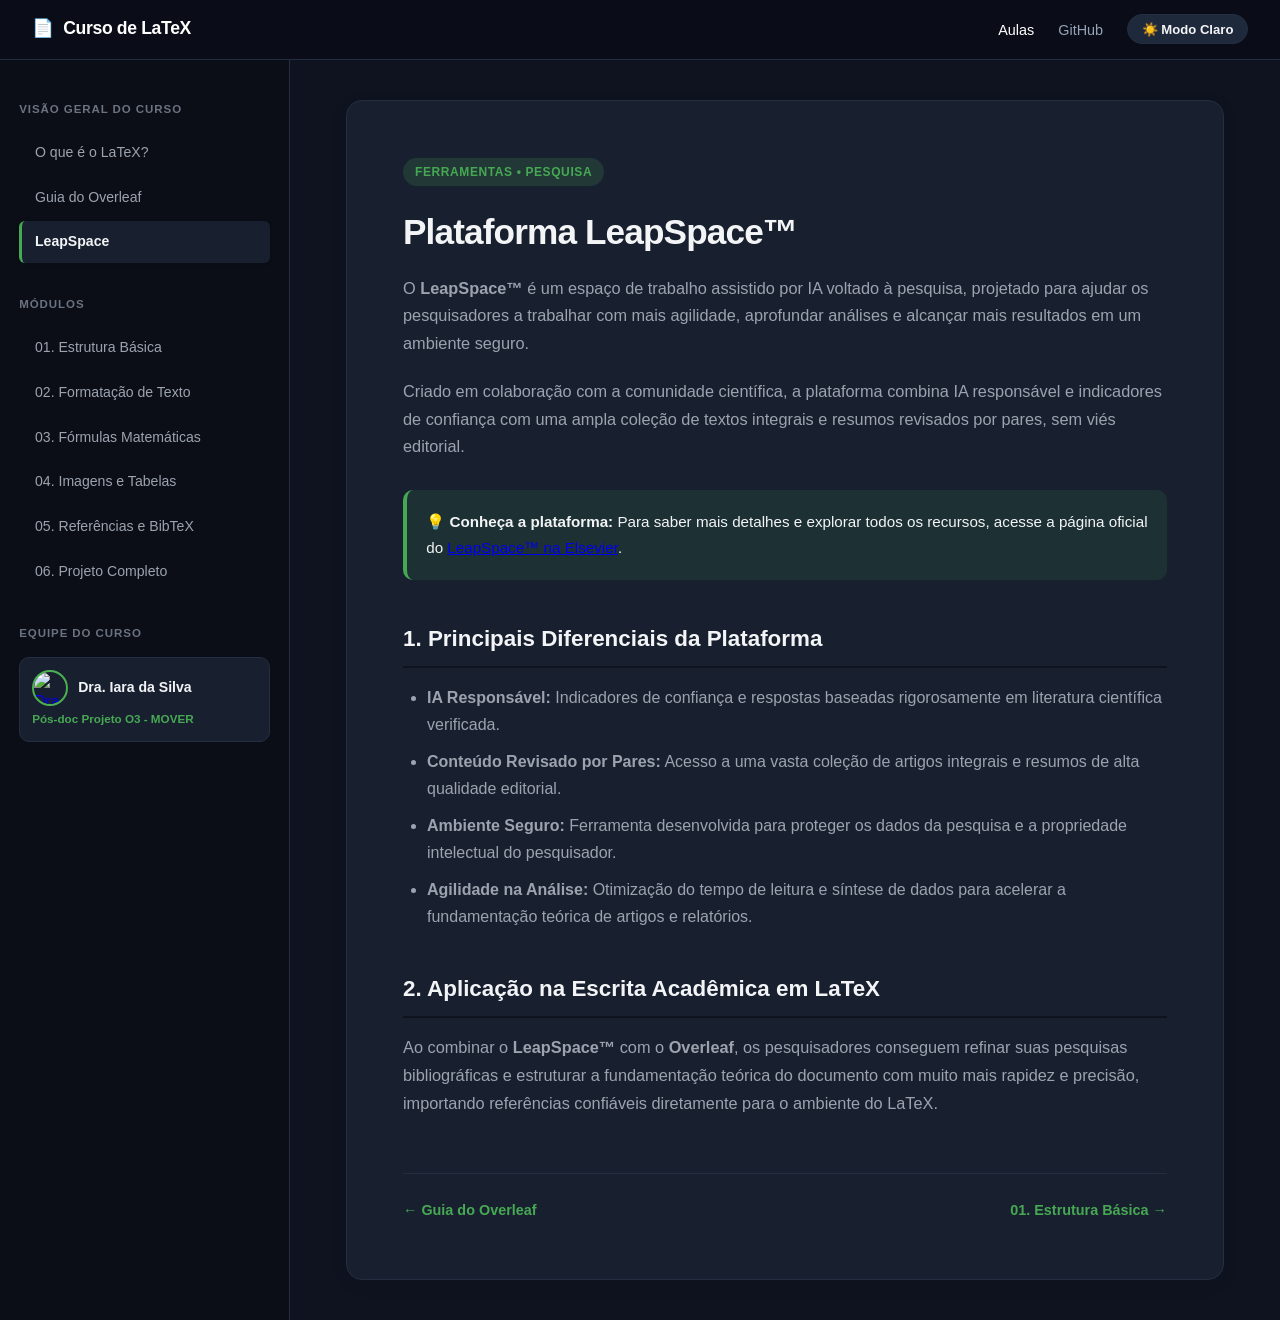
==== commit d6912d87: "Update leapspace.html" ====
--- a/leapspace.html
+++ b/leapspace.html
@@ -5,6 +5,20 @@
     <meta name="viewport" content="width=device-width, initial-scale=1.0">
     <title>Curso de LaTeX - LeapSpace</title>
     <link rel="stylesheet" href="styles.css">
+    <style>
+        .team-info-header {
+            display: flex;
+            align-items: center;
+            gap: 10px;
+        }
+        .team-avatar {
+            width: 36px;
+            height: 36px;
+            border-radius: 50%;
+            object-fit: cover;
+            border: 2px solid var(--primary-color, #4CAF50);
+        }
+    </style>
 </head>
 <body>
 
@@ -48,7 +62,8 @@
                 <div class="team-container">
                     <div class="team-card">
                         <div class="team-info">
-                            <a href="http://lattes.cnpq.br/3243591335541060" target="_blank" style="text-decoration: none;">
+                            <a href="http://lattes.cnpq.br/3243591335541060" target="_blank" style="text-decoration: none;" class="team-info-header">
+                                <img src="https://github.com/iaradasilva.png" alt="Dra. Iara da Silva" class="team-avatar">
                                 <span class="team-name">Dra. Iara da Silva</span>
                             </a>
                             <span class="team-role">Pós-doc Projeto O3 - MOVER</span>
@@ -76,7 +91,7 @@
                     <li><strong>IA Responsável:</strong> Indicadores de confiança e respostas baseadas rigorosamente em literatura científica verificada.</li>
                     <li><strong>Conteúdo Revisado por Pares:</strong> Acesso a uma vasta coleção de artigos integrais e resumos de alta qualidade editorial.</li>
                     <li><strong>Ambiente Seguro:</strong> Ferramenta desenvolvida para proteger os dados da pesquisa e a propriedade intelectual do pesquisador.</li>
-                    <li><strong>Agilidade na Análise:</strong> Otimização do tempo de leitura e sintese de dados para acelerar a fundamentação teórica de artigos e relatórios.</li>
+                    <li><strong>Agilidade na Análise:</strong> Otimização do tempo de leitura e síntese de dados para acelerar a fundamentação teórica de artigos e relatórios.</li>
                 </ul>
 
                 <h2>2. Aplicação na Escrita Acadêmica em LaTeX</h2>
